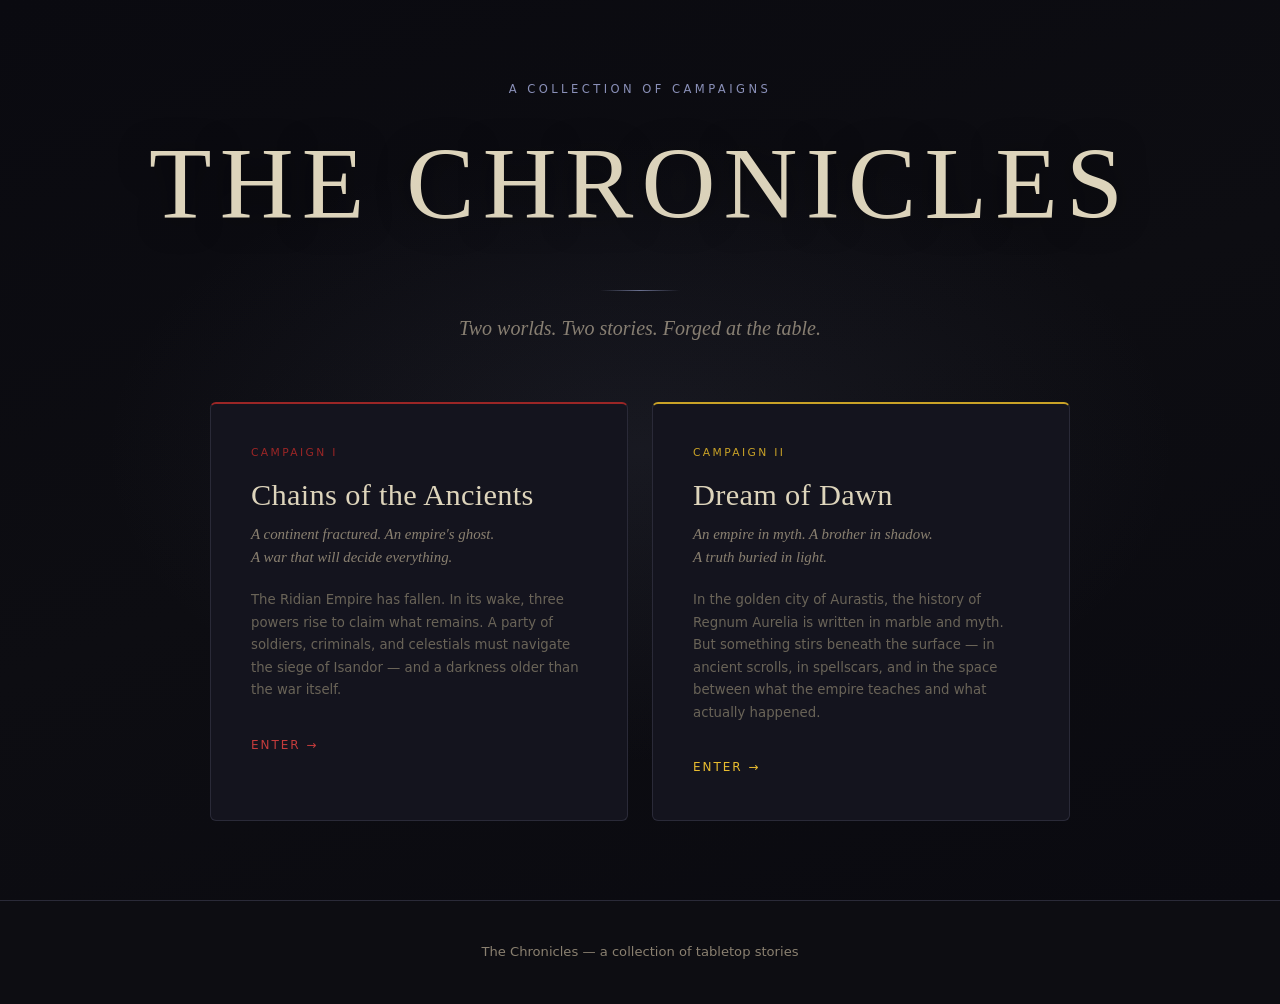
==== index.html @ 28c52398 "Add The Chronicles website with GitHub Pages deployment" ====
<!DOCTYPE html>
<html lang="en">
<head>
  <meta charset="UTF-8">
  <meta name="viewport" content="width=device-width, initial-scale=1.0">
  <title>The Chronicles</title>
  <link rel="stylesheet" href="style.css">
  <style>
    /* Index-specific overrides */
    body.hub .hero {
      min-height: 100vh;
      flex-direction: column;
      justify-content: center;
      gap: 0;
    }

    .hub-title {
      font-size: clamp(2.8rem, 8vw, 6.5rem);
      letter-spacing: 0.08em;
      text-transform: uppercase;
      color: #ddd4bb;
      margin-bottom: 0.5rem;
    }

    .hub-divider {
      width: 80px;
      height: 1px;
      background: linear-gradient(to right, transparent, #6a7090, transparent);
      margin: 1.25rem auto;
    }

    .hub-subtitle {
      font-family: Georgia, serif;
      font-style: italic;
      font-size: clamp(1rem, 2vw, 1.25rem);
      color: #8a8070;
      margin-bottom: 3.5rem;
    }

    .campaigns-wrapper {
      width: 100%;
      max-width: 860px;
      display: grid;
      grid-template-columns: 1fr 1fr;
      gap: 1.5rem;
    }

    .campaign-card {
      position: relative;
      display: block;
      background: #14141e;
      border: 1px solid #2a2a38;
      border-radius: 6px;
      padding: 2.5rem;
      text-align: left;
      overflow: hidden;
      transition: border-color 0.25s, transform 0.2s;
    }

    .campaign-card::after {
      content: '';
      position: absolute;
      inset: 0;
      opacity: 0;
      transition: opacity 0.3s;
    }

    .campaign-card:hover {
      transform: translateY(-3px);
      text-decoration: none;
    }

    .campaign-card:hover::after { opacity: 1; }

    .campaign-card.c-chains {
      border-top: 2px solid #9b2626;
    }
    .campaign-card.c-chains::after {
      background: radial-gradient(ellipse at 30% 0%, rgba(155,38,38,0.1) 0%, transparent 65%);
    }
    .campaign-card.c-chains:hover { border-color: #9b2626; }

    .campaign-card.c-dawn {
      border-top: 2px solid #c9a227;
    }
    .campaign-card.c-dawn::after {
      background: radial-gradient(ellipse at 70% 0%, rgba(201,162,39,0.09) 0%, transparent 65%);
    }
    .campaign-card.c-dawn:hover { border-color: #c9a227; }

    .card-tag {
      font-size: 0.67rem;
      letter-spacing: 0.22em;
      text-transform: uppercase;
      margin-bottom: 0.9rem;
      display: block;
      position: relative;
    }

    .c-chains .card-tag { color: #9b2626; }
    .c-dawn .card-tag { color: #c9a227; }

    .campaign-card h2 {
      font-family: Georgia, serif;
      font-weight: normal;
      font-size: clamp(1.4rem, 2.5vw, 1.9rem);
      color: #ddd4bb;
      margin-bottom: 0.6rem;
      position: relative;
      line-height: 1.2;
    }

    .card-tagline {
      font-family: Georgia, serif;
      font-style: italic;
      font-size: 0.93rem;
      color: #8a8070;
      margin-bottom: 1.25rem;
      line-height: 1.55;
      position: relative;
    }

    .card-details {
      font-size: 0.83rem;
      color: #6a6458;
      margin-bottom: 1.75rem;
      line-height: 1.7;
      position: relative;
    }

    .card-cta {
      font-size: 0.75rem;
      letter-spacing: 0.16em;
      text-transform: uppercase;
      position: relative;
    }

    .c-chains .card-cta { color: #c43c3c; }
    .c-dawn .card-cta { color: #e8bc30; }

    @media (max-width: 640px) {
      .campaigns-wrapper {
        grid-template-columns: 1fr;
      }
    }
  </style>
</head>
<body class="hub">

  <div class="hero">
    <span class="hero-eyebrow">A Collection of Campaigns</span>

    <h1 class="hub-title">The Chronicles</h1>

    <div class="hub-divider"></div>

    <p class="hub-subtitle">Two worlds. Two stories. Forged at the table.</p>

    <div class="campaigns-wrapper">

      <a class="campaign-card c-chains" href="chains.html">
        <span class="card-tag">Campaign I</span>
        <h2>Chains of the Ancients</h2>
        <p class="card-tagline">
          A continent fractured. An empire's ghost.<br>
          A war that will decide everything.
        </p>
        <p class="card-details">
          The Ridian Empire has fallen. In its wake, three powers rise to claim what remains.
          A party of soldiers, criminals, and celestials must navigate the siege of Isandor —
          and a darkness older than the war itself.
        </p>
        <span class="card-cta">Enter &rarr;</span>
      </a>

      <a class="campaign-card c-dawn" href="dawn.html">
        <span class="card-tag">Campaign II</span>
        <h2>Dream of Dawn</h2>
        <p class="card-tagline">
          An empire in myth. A brother in shadow.<br>
          A truth buried in light.
        </p>
        <p class="card-details">
          In the golden city of Aurastis, the history of Regnum Aurelia is written in marble
          and myth. But something stirs beneath the surface — in ancient scrolls, in spellscars,
          and in the space between what the empire teaches and what actually happened.
        </p>
        <span class="card-cta">Enter &rarr;</span>
      </a>

    </div>
  </div>

  <footer>
    <p>The Chronicles &mdash; a collection of tabletop stories</p>
  </footer>

</body>
</html>
---- style.css ----
/* ============================================================
   THE CHRONICLES — Shared Stylesheet
   ============================================================ */

/* 1. Variables & Reset */
:root {
  --bg:          #0d0d12;
  --bg-card:     #14141e;
  --bg-raised:   #1c1c28;
  --text:        #ddd4bb;
  --text-muted:  #8a8070;
  --border:      #2a2a38;
  --font-heading: Georgia, 'Palatino Linotype', Palatino, serif;
  --font-body:   'Segoe UI', system-ui, -apple-system, sans-serif;
  --radius:      6px;
  --max-width:   1100px;
  --section-pad: 5rem 1.5rem;
}

/* Campaign themes applied to <body> */
body.chains {
  --accent:       #9b2626;
  --accent-light: #c43c3c;
  --accent-dim:   rgba(155, 38, 38, 0.15);
  --accent-glow:  rgba(155, 38, 38, 0.4);
  --secondary:    #3a5a8a;
  --highlight:    #8ab0d8;
  --hero-gradient: linear-gradient(160deg, #0a0f1e 0%, #0d0d12 60%, #1a0a0a 100%);
}

body.dawn {
  --accent:       #c9a227;
  --accent-light: #e8bc30;
  --accent-dim:   rgba(201, 162, 39, 0.12);
  --accent-glow:  rgba(201, 162, 39, 0.4);
  --secondary:    #7a3090;
  --highlight:    #d4aaee;
  --hero-gradient: linear-gradient(160deg, #0d0a18 0%, #0d0d12 60%, #1a1400 100%);
}

body.hub {
  --accent:       #6a7090;
  --accent-light: #8a90b8;
  --accent-dim:   rgba(106, 112, 144, 0.12);
  --accent-glow:  rgba(106, 112, 144, 0.35);
  --hero-gradient: linear-gradient(160deg, #0a0a10 0%, #0d0d12 50%, #0a0a10 100%);
}

*, *::before, *::after {
  box-sizing: border-box;
  margin: 0;
  padding: 0;
}

html { scroll-behavior: smooth; }

body {
  background: var(--bg);
  color: var(--text);
  font-family: var(--font-body);
  font-size: 1rem;
  line-height: 1.75;
  min-height: 100vh;
}


/* 2. Typography */
h1, h2, h3, h4 {
  font-family: var(--font-heading);
  font-weight: normal;
  line-height: 1.2;
  letter-spacing: 0.01em;
}

h1 { font-size: clamp(2.4rem, 6vw, 4.8rem); }
h2 { font-size: clamp(1.7rem, 3.5vw, 2.5rem); }
h3 { font-size: clamp(1.15rem, 2vw, 1.5rem); }
h4 { font-size: 1.05rem; letter-spacing: 0.05em; }

p { margin-bottom: 1em; }
p:last-child { margin-bottom: 0; }

a { color: var(--accent-light); text-decoration: none; transition: opacity 0.15s; }
a:hover { opacity: 0.8; text-decoration: underline; }

em { font-style: italic; color: var(--text); }
strong { font-weight: 600; color: var(--text); }

.label {
  font-size: 0.72rem;
  letter-spacing: 0.18em;
  text-transform: uppercase;
  color: var(--text-muted);
  font-family: var(--font-body);
}


/* 3. Layout */
.container {
  max-width: var(--max-width);
  margin: 0 auto;
  padding: 0 1.5rem;
}

.grid-2 {
  display: grid;
  grid-template-columns: 1fr 1fr;
  gap: 1.5rem;
}

.grid-3 {
  display: grid;
  grid-template-columns: repeat(3, 1fr);
  gap: 1.5rem;
}

.grid-auto {
  display: grid;
  grid-template-columns: repeat(auto-fill, minmax(300px, 1fr));
  gap: 1.5rem;
}

section {
  padding: var(--section-pad);
}

section:nth-child(even) {
  background: var(--bg-card);
}

.section-header {
  text-align: center;
  margin-bottom: 3rem;
}

.section-header h2 {
  color: var(--text);
  margin-bottom: 0.5rem;
}

.section-header .label {
  margin-bottom: 0.75rem;
}

.section-header p {
  max-width: 600px;
  margin: 0 auto;
  color: var(--text-muted);
}

.divider {
  width: 60px;
  height: 2px;
  background: var(--accent);
  margin: 1rem auto;
}


/* 4. Navigation */
.site-nav {
  position: sticky;
  top: 0;
  z-index: 100;
  background: rgba(13, 13, 18, 0.95);
  border-bottom: 1px solid var(--border);
  backdrop-filter: blur(8px);
  padding: 0.85rem 1.5rem;
}

.site-nav .nav-inner {
  max-width: var(--max-width);
  margin: 0 auto;
  display: flex;
  align-items: center;
  gap: 2rem;
  flex-wrap: wrap;
}

.nav-back {
  color: var(--text-muted);
  font-size: 0.88rem;
  white-space: nowrap;
  transition: color 0.15s;
}

.nav-back:hover { color: var(--text); text-decoration: none; }

.nav-title {
  font-family: var(--font-heading);
  font-size: 1rem;
  color: var(--accent-light);
  flex: 1;
}

.nav-links {
  display: flex;
  gap: 1.5rem;
  list-style: none;
  flex-wrap: wrap;
}

.nav-links a {
  font-size: 0.85rem;
  color: var(--text-muted);
  transition: color 0.15s;
}

.nav-links a:hover { color: var(--text); text-decoration: none; }


/* 5. Hero Sections */
.hero {
  min-height: 100vh;
  display: flex;
  flex-direction: column;
  align-items: center;
  justify-content: center;
  text-align: center;
  padding: 4rem 1.5rem;
  background: var(--hero-gradient);
  position: relative;
  overflow: hidden;
}

.hero::before {
  content: '';
  position: absolute;
  inset: 0;
  background:
    radial-gradient(ellipse 60% 50% at 50% 50%, var(--accent-dim) 0%, transparent 70%);
  pointer-events: none;
}

.campaign-hero {
  min-height: 80vh;
  display: flex;
  flex-direction: column;
  align-items: center;
  justify-content: center;
  text-align: center;
  padding: 6rem 1.5rem 4rem;
  background: var(--hero-gradient);
  position: relative;
  overflow: hidden;
}

.campaign-hero::before {
  content: '';
  position: absolute;
  inset: 0;
  background:
    radial-gradient(ellipse 70% 60% at 50% 50%, var(--accent-dim) 0%, transparent 65%);
  pointer-events: none;
}

.hero-eyebrow {
  font-size: 0.72rem;
  letter-spacing: 0.3em;
  text-transform: uppercase;
  color: var(--accent-light);
  margin-bottom: 1.5rem;
}

.hero h1 {
  color: var(--text);
  margin-bottom: 1.5rem;
  text-shadow: 0 2px 30px rgba(0,0,0,0.5);
}

.hero-tagline {
  font-family: var(--font-heading);
  font-size: clamp(1rem, 2.5vw, 1.4rem);
  color: var(--text-muted);
  font-style: italic;
  max-width: 600px;
  margin-bottom: 1rem;
}

.hero-desc {
  font-size: 0.95rem;
  color: var(--text-muted);
  max-width: 500px;
  line-height: 1.7;
}

.hero-scroll-hint {
  position: absolute;
  bottom: 2rem;
  left: 50%;
  transform: translateX(-50%);
  font-size: 0.75rem;
  letter-spacing: 0.15em;
  text-transform: uppercase;
  color: var(--text-muted);
}


/* 6. Campaign Cards (Index page) */
.campaigns-grid {
  display: grid;
  grid-template-columns: 1fr 1fr;
  gap: 2px;
  margin-top: 3rem;
  width: 100%;
  max-width: 900px;
}

.campaign-card {
  display: block;
  position: relative;
  padding: 3rem 2.5rem;
  background: var(--bg-card);
  border: 1px solid var(--border);
  text-align: left;
  transition: border-color 0.2s, transform 0.2s;
  overflow: hidden;
}

.campaign-card::before {
  content: '';
  position: absolute;
  inset: 0;
  opacity: 0;
  transition: opacity 0.3s;
}

.campaign-card.chains-card {
  border-top: 3px solid #9b2626;
}
.campaign-card.chains-card::before {
  background: radial-gradient(ellipse at 30% 30%, rgba(155,38,38,0.12) 0%, transparent 70%);
}

.campaign-card.dawn-card {
  border-top: 3px solid #c9a227;
}
.campaign-card.dawn-card::before {
  background: radial-gradient(ellipse at 70% 30%, rgba(201,162,39,0.1) 0%, transparent 70%);
}

.campaign-card:hover {
  text-decoration: none;
  transform: translateY(-2px);
}

.campaign-card:hover::before { opacity: 1; }

.card-label {
  font-size: 0.68rem;
  letter-spacing: 0.22em;
  text-transform: uppercase;
  margin-bottom: 0.75rem;
  display: block;
}

.chains-card .card-label { color: #9b2626; }
.dawn-card .card-label { color: #c9a227; }

.campaign-card h2 {
  font-size: clamp(1.4rem, 3vw, 2rem);
  color: var(--text);
  margin-bottom: 0.75rem;
}

.campaign-card .tagline {
  font-family: var(--font-heading);
  font-style: italic;
  color: var(--text-muted);
  font-size: 0.95rem;
  margin-bottom: 1.25rem;
  line-height: 1.5;
}

.campaign-card .card-meta {
  font-size: 0.82rem;
  color: var(--text-muted);
  margin-bottom: 1.5rem;
  line-height: 1.6;
}

.card-enter {
  display: inline-block;
  font-size: 0.8rem;
  letter-spacing: 0.12em;
  text-transform: uppercase;
}

.chains-card .card-enter { color: #c43c3c; }
.dawn-card .card-enter { color: #e8bc30; }


/* 7. Info Cards */
.info-card {
  background: var(--bg-card);
  border: 1px solid var(--border);
  border-left: 3px solid var(--accent);
  border-radius: var(--radius);
  padding: 1.5rem;
}

.info-card h3 {
  color: var(--accent-light);
  margin-bottom: 0.35rem;
}

.info-card .subtitle {
  font-size: 0.82rem;
  color: var(--text-muted);
  margin-bottom: 0.75rem;
  font-style: italic;
}

.info-card p {
  font-size: 0.92rem;
  color: var(--text);
  margin-bottom: 0;
}


/* 8. Character Cards */
.character-card {
  background: var(--bg-card);
  border: 1px solid var(--border);
  border-radius: var(--radius);
  overflow: hidden;
  transition: border-color 0.2s;
}

.character-card:hover {
  border-color: var(--accent);
}

.char-header {
  padding: 1.5rem;
  border-bottom: 1px solid var(--border);
  position: relative;
}

.char-header::before {
  content: '';
  position: absolute;
  inset: 0;
  background: var(--accent-dim);
  opacity: 0;
  transition: opacity 0.2s;
}

.character-card:hover .char-header::before { opacity: 1; }

.char-header h3 {
  color: var(--text);
  margin-bottom: 0.2rem;
  position: relative;
}

.char-role {
  font-size: 0.78rem;
  color: var(--accent-light);
  letter-spacing: 0.1em;
  text-transform: uppercase;
  position: relative;
}

.char-body {
  padding: 1.25rem 1.5rem;
  font-size: 0.91rem;
  color: var(--text-muted);
  line-height: 1.7;
}

.char-body p { color: var(--text-muted); }

/* Expand/collapse for backstory */
.char-card details {
  border-top: 1px solid var(--border);
}

.char-card details summary {
  padding: 0.75rem 1.5rem;
  font-size: 0.78rem;
  letter-spacing: 0.12em;
  text-transform: uppercase;
  color: var(--text-muted);
  cursor: pointer;
  list-style: none;
  user-select: none;
  transition: color 0.15s;
}

.char-card details summary::-webkit-details-marker { display: none; }
.char-card details summary:hover { color: var(--accent-light); }
.char-card details summary::after { content: ' ↓'; }
.char-card details[open] summary::after { content: ' ↑'; }

.char-card details .backstory-text {
  padding: 0 1.5rem 1.25rem;
  font-size: 0.88rem;
  color: var(--text-muted);
  line-height: 1.75;
  border-top: 1px solid var(--border);
}


/* 9. Faction Cards */
.faction-card {
  background: var(--bg-card);
  border: 1px solid var(--border);
  border-radius: var(--radius);
  padding: 1.75rem;
}

.faction-card .faction-name {
  font-family: var(--font-heading);
  font-size: 1.25rem;
  color: var(--text);
  margin-bottom: 0.25rem;
}

.faction-card .faction-side {
  font-size: 0.75rem;
  letter-spacing: 0.14em;
  text-transform: uppercase;
  color: var(--accent-light);
  margin-bottom: 0.85rem;
}

.faction-card p {
  font-size: 0.91rem;
  color: var(--text-muted);
  margin-bottom: 0.75rem;
}

.faction-card .faction-members {
  font-size: 0.83rem;
  color: var(--text-muted);
  border-top: 1px solid var(--border);
  padding-top: 0.75rem;
  margin-top: 0.75rem;
}

.faction-card .faction-members strong {
  color: var(--text);
}


/* 10. Timeline (DoD History) */
.timeline {
  position: relative;
  padding-left: 2rem;
  max-width: 750px;
  margin: 0 auto;
}

.timeline::before {
  content: '';
  position: absolute;
  left: 0;
  top: 0;
  bottom: 0;
  width: 2px;
  background: linear-gradient(to bottom, var(--accent), transparent);
}

.timeline-entry {
  position: relative;
  margin-bottom: 2.5rem;
}

.timeline-entry::before {
  content: '';
  position: absolute;
  left: -2.45rem;
  top: 0.35rem;
  width: 10px;
  height: 10px;
  border-radius: 50%;
  background: var(--accent);
  border: 2px solid var(--bg);
  box-shadow: 0 0 8px var(--accent-glow);
}

.timeline-era {
  font-size: 0.72rem;
  letter-spacing: 0.2em;
  text-transform: uppercase;
  color: var(--accent-light);
  margin-bottom: 0.3rem;
}

.timeline-entry h3 {
  color: var(--text);
  margin-bottom: 0.5rem;
}

.timeline-entry p {
  font-size: 0.91rem;
  color: var(--text-muted);
}


/* 11. Epilogue Cards */
.epilogue-card {
  background: var(--bg-card);
  border: 1px solid var(--border);
  border-radius: var(--radius);
  overflow: hidden;
}

.epilogue-card .epi-header {
  padding: 1.25rem 1.5rem;
  border-bottom: 1px solid var(--border);
  background: var(--accent-dim);
}

.epilogue-card .epi-header h3 {
  color: var(--accent-light);
  margin-bottom: 0.1rem;
}

.epilogue-card .epi-header .epi-title {
  font-size: 0.83rem;
  font-style: italic;
  color: var(--text-muted);
}

.epilogue-card details summary {
  padding: 1rem 1.5rem;
  font-size: 0.82rem;
  color: var(--text-muted);
  cursor: pointer;
  list-style: none;
  user-select: none;
  transition: color 0.15s;
}

.epilogue-card details summary::-webkit-details-marker { display: none; }
.epilogue-card details summary:hover { color: var(--accent-light); }
.epilogue-card details summary::after { content: '  Read epilogue ↓'; }
.epilogue-card details[open] summary::after { content: '  Collapse ↑'; }

.epilogue-card .epi-text {
  padding: 0 1.5rem 1.5rem;
  font-size: 0.9rem;
  color: var(--text-muted);
  line-height: 1.8;
  border-top: 1px solid var(--border);
}

.epilogue-card .epi-text p { margin-bottom: 0.85em; }


/* 12. NPC / Key Figure Cards */
.npc-card {
  background: var(--bg-card);
  border: 1px solid var(--border);
  border-radius: var(--radius);
  padding: 1.25rem 1.5rem;
}

.npc-card h4 {
  color: var(--text);
  margin-bottom: 0.15rem;
}

.npc-card .npc-title {
  font-size: 0.78rem;
  color: var(--accent-light);
  letter-spacing: 0.08em;
  text-transform: uppercase;
  margin-bottom: 0.6rem;
}

.npc-card p {
  font-size: 0.88rem;
  color: var(--text-muted);
}

.npc-grid {
  display: grid;
  grid-template-columns: repeat(auto-fill, minmax(260px, 1fr));
  gap: 1rem;
}


/* 13. Pull Quotes */
.pull-quote {
  border-left: 3px solid var(--accent);
  padding: 1rem 1.5rem;
  margin: 1.5rem 0;
  font-family: var(--font-heading);
  font-style: italic;
  font-size: 1.05rem;
  color: var(--text-muted);
  background: var(--accent-dim);
  border-radius: 0 var(--radius) var(--radius) 0;
}

.pull-quote cite {
  display: block;
  font-size: 0.78rem;
  font-style: normal;
  letter-spacing: 0.1em;
  text-transform: uppercase;
  color: var(--text-muted);
  margin-top: 0.5rem;
}


/* 14. Myth vs. Truth Boxes */
.myth-truth {
  display: grid;
  grid-template-columns: 1fr 1fr;
  gap: 1.5rem;
  margin: 2rem 0;
}

.myth-box, .truth-box {
  padding: 1.5rem;
  border-radius: var(--radius);
  font-size: 0.9rem;
}

.myth-box {
  background: rgba(201, 162, 39, 0.08);
  border: 1px solid rgba(201, 162, 39, 0.25);
}

.truth-box {
  background: rgba(122, 48, 144, 0.08);
  border: 1px solid rgba(122, 48, 144, 0.3);
}

.myth-box .box-label { color: #c9a227; }
.truth-box .box-label { color: #9a4ab0; }

.box-label {
  font-size: 0.7rem;
  letter-spacing: 0.2em;
  text-transform: uppercase;
  margin-bottom: 0.75rem;
  display: block;
}

.myth-box p, .truth-box p {
  color: var(--text-muted);
}


/* 15. Footer */
footer {
  padding: 2.5rem 1.5rem;
  border-top: 1px solid var(--border);
  text-align: center;
}

footer p {
  font-size: 0.82rem;
  color: var(--text-muted);
}

footer a { color: var(--text-muted); }
footer a:hover { color: var(--text); }


/* 16. Utility */
.text-accent { color: var(--accent-light); }
.text-muted { color: var(--text-muted); }
.italic { font-style: italic; }
.mt-1 { margin-top: 0.75rem; }
.mt-2 { margin-top: 1.5rem; }
.mb-2 { margin-bottom: 1.5rem; }
.text-center { text-align: center; }


/* 17. Responsive */
@media (max-width: 768px) {
  :root { --section-pad: 3.5rem 1.25rem; }

  .campaigns-grid { grid-template-columns: 1fr; gap: 1px; }
  .grid-2 { grid-template-columns: 1fr; }
  .grid-3 { grid-template-columns: 1fr; }
  .myth-truth { grid-template-columns: 1fr; }

  .site-nav .nav-inner { gap: 1rem; }
  .nav-links { gap: 1rem; }

  .hero { min-height: auto; padding: 5rem 1.25rem 4rem; }
  .campaign-hero { min-height: auto; padding: 5rem 1.25rem 3rem; }

  .campaign-card { padding: 2rem 1.5rem; }
}

@media (max-width: 480px) {
  :root { --section-pad: 2.5rem 1rem; }
  .nav-links { display: none; }
  .npc-grid { grid-template-columns: 1fr; }
}
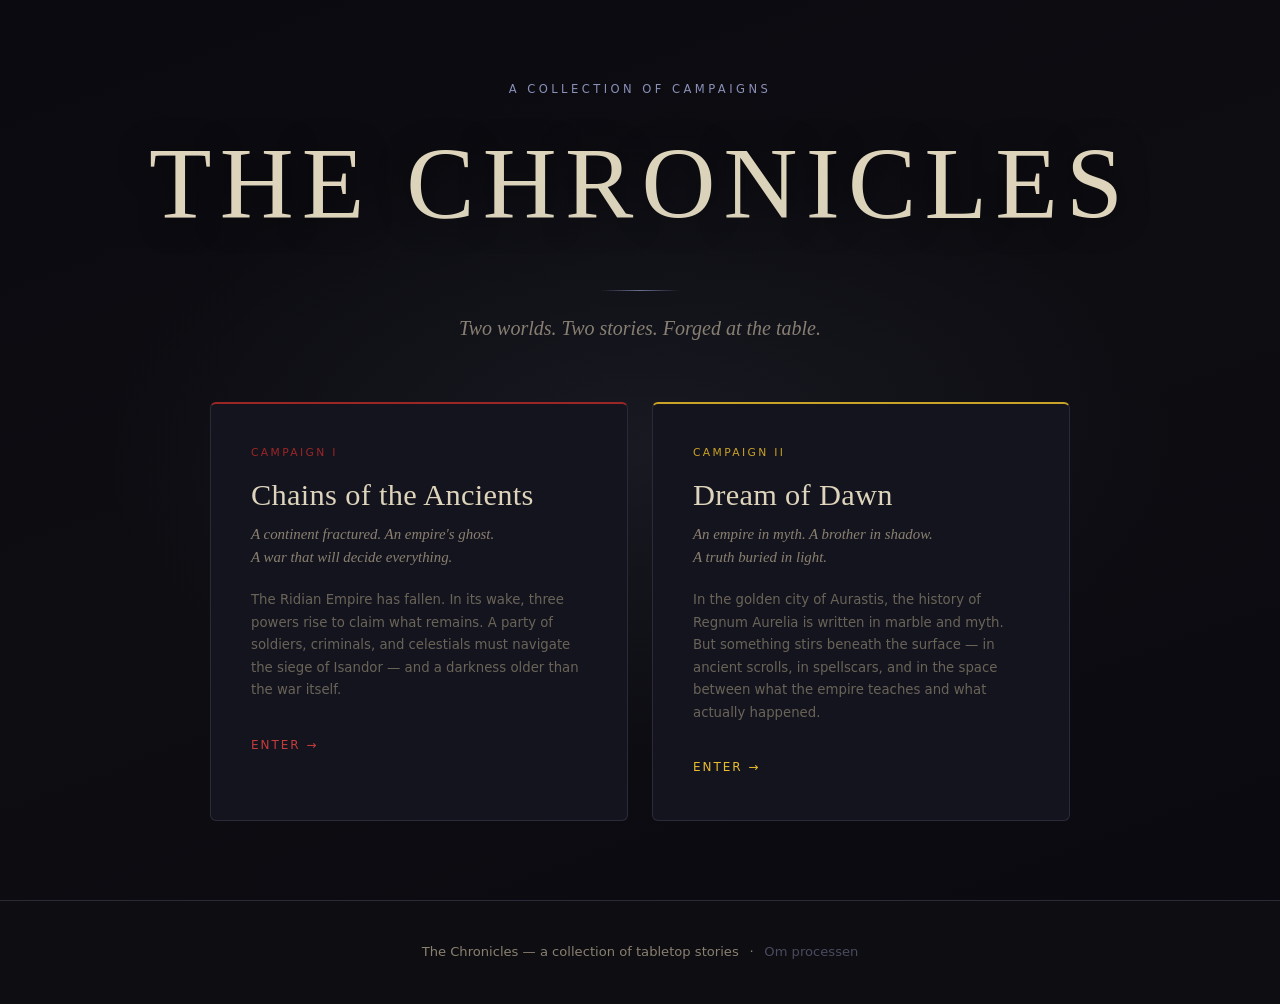
==== commit b966465e: "Add process page and discreet footer links" ====
--- a/index.html
+++ b/index.html
@@ -192,7 +192,7 @@
   </div>
 
   <footer>
-    <p>The Chronicles &mdash; a collection of tabletop stories</p>
+    <p>The Chronicles &mdash; a collection of tabletop stories &ensp;&middot;&ensp; <a href="process.html" style="color: #4a4a60;">Om processen</a></p>
   </footer>
 
 </body>
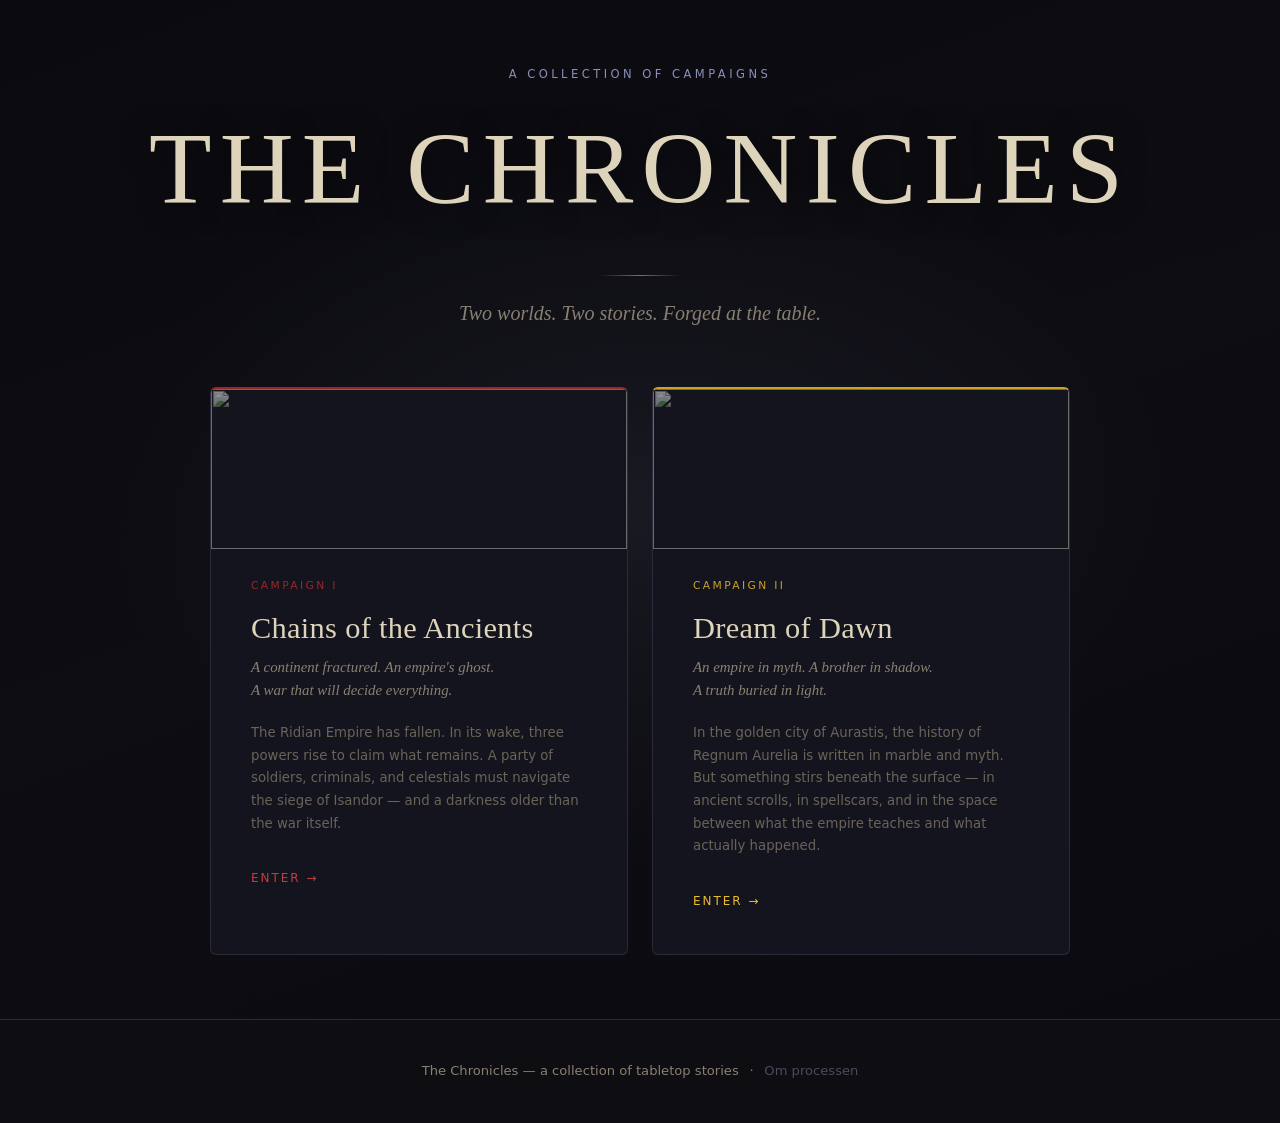
==== commit b3b05498: "Add images and cross-links across all pages - Add public domain paintings as hero backgrounds and se" ====
--- a/index.html
+++ b/index.html
@@ -147,7 +147,7 @@
 </head>
 <body class="hub">
 
-  <div class="hero">
+  <div class="hero" style="background-image: var(--hero-gradient), url('https://upload.wikimedia.org/wikipedia/commons/6/6b/Lucas_van_Valckenborch_-_The_Tower_of_Babel.jpg'); background-size: auto, cover; background-position: center, center 40%;">
     <span class="hero-eyebrow">A Collection of Campaigns</span>
 
     <h1 class="hub-title">The Chronicles</h1>
@@ -159,6 +159,9 @@
     <div class="campaigns-wrapper">
 
       <a class="campaign-card c-chains" href="chains.html">
+        <div class="card-image">
+          <img src="https://upload.wikimedia.org/wikipedia/commons/c/c4/Jan_Brueghel_the_Elder_-_Das_brennende_Troja.JPG" alt="">
+        </div>
         <span class="card-tag">Campaign I</span>
         <h2>Chains of the Ancients</h2>
         <p class="card-tagline">
@@ -174,6 +177,9 @@
       </a>
 
       <a class="campaign-card c-dawn" href="dawn.html">
+        <div class="card-image">
+          <img src="https://upload.wikimedia.org/wikipedia/commons/c/cc/Albert_Rieger_Forum_Romanum.jpg" alt="">
+        </div>
         <span class="card-tag">Campaign II</span>
         <h2>Dream of Dawn</h2>
         <p class="card-tagline">
--- a/style.css
+++ b/style.css
@@ -25,7 +25,7 @@
   --accent-glow:  rgba(155, 38, 38, 0.4);
   --secondary:    #3a5a8a;
   --highlight:    #8ab0d8;
-  --hero-gradient: linear-gradient(160deg, #0a0f1e 0%, #0d0d12 60%, #1a0a0a 100%);
+  --hero-gradient: linear-gradient(160deg, rgba(10,15,30,0.88) 0%, rgba(13,13,18,0.72) 55%, rgba(26,10,10,0.88) 100%);
 }
 
 body.dawn {
@@ -35,7 +35,7 @@
   --accent-glow:  rgba(201, 162, 39, 0.4);
   --secondary:    #7a3090;
   --highlight:    #d4aaee;
-  --hero-gradient: linear-gradient(160deg, #0d0a18 0%, #0d0d12 60%, #1a1400 100%);
+  --hero-gradient: linear-gradient(160deg, rgba(13,10,24,0.88) 0%, rgba(13,13,18,0.72) 55%, rgba(26,20,0,0.88) 100%);
 }
 
 body.hub {
@@ -43,7 +43,7 @@
   --accent-light: #8a90b8;
   --accent-dim:   rgba(106, 112, 144, 0.12);
   --accent-glow:  rgba(106, 112, 144, 0.35);
-  --hero-gradient: linear-gradient(160deg, #0a0a10 0%, #0d0d12 50%, #0a0a10 100%);
+  --hero-gradient: linear-gradient(160deg, rgba(10,10,16,0.92) 0%, rgba(13,13,18,0.80) 50%, rgba(10,10,16,0.92) 100%);
 }
 
 *, *::before, *::after {
@@ -795,3 +795,66 @@
   .nav-links { display: none; }
   .npc-grid { grid-template-columns: 1fr; }
 }
+
+
+/* Image components */
+.art-panel {
+  width: 100%;
+  margin: 2.5rem 0;
+  border-radius: var(--radius);
+  border: 1px solid var(--border);
+  overflow: hidden;
+  position: relative;
+}
+
+.art-panel img {
+  width: 100%;
+  height: 320px;
+  object-fit: cover;
+  object-position: center 35%;
+  display: block;
+  filter: brightness(0.7) saturate(0.75);
+}
+
+.art-panel figcaption {
+  position: absolute;
+  bottom: 0.5rem;
+  right: 0.75rem;
+  font-size: 0.62rem;
+  color: rgba(221,212,187,0.45);
+  font-style: italic;
+  pointer-events: none;
+}
+
+.card-image {
+  margin: -2.5rem -2.5rem 1.75rem;
+  height: 160px;
+  overflow: hidden;
+}
+
+.card-image img {
+  width: 100%;
+  height: 100%;
+  object-fit: cover;
+  object-position: center 40%;
+  display: block;
+  filter: brightness(0.55) saturate(0.7);
+  transition: filter 0.35s;
+}
+
+.campaign-card:hover .card-image img {
+  filter: brightness(0.65) saturate(0.85);
+}
+
+/* Subtle cross-reference links within body text */
+a.xref {
+  color: inherit;
+  border-bottom: 1px dotted var(--text-muted);
+  transition: color 0.15s, border-color 0.15s;
+}
+a.xref:hover {
+  color: var(--accent-light);
+  border-color: var(--accent-light);
+  text-decoration: none;
+  opacity: 1;
+}
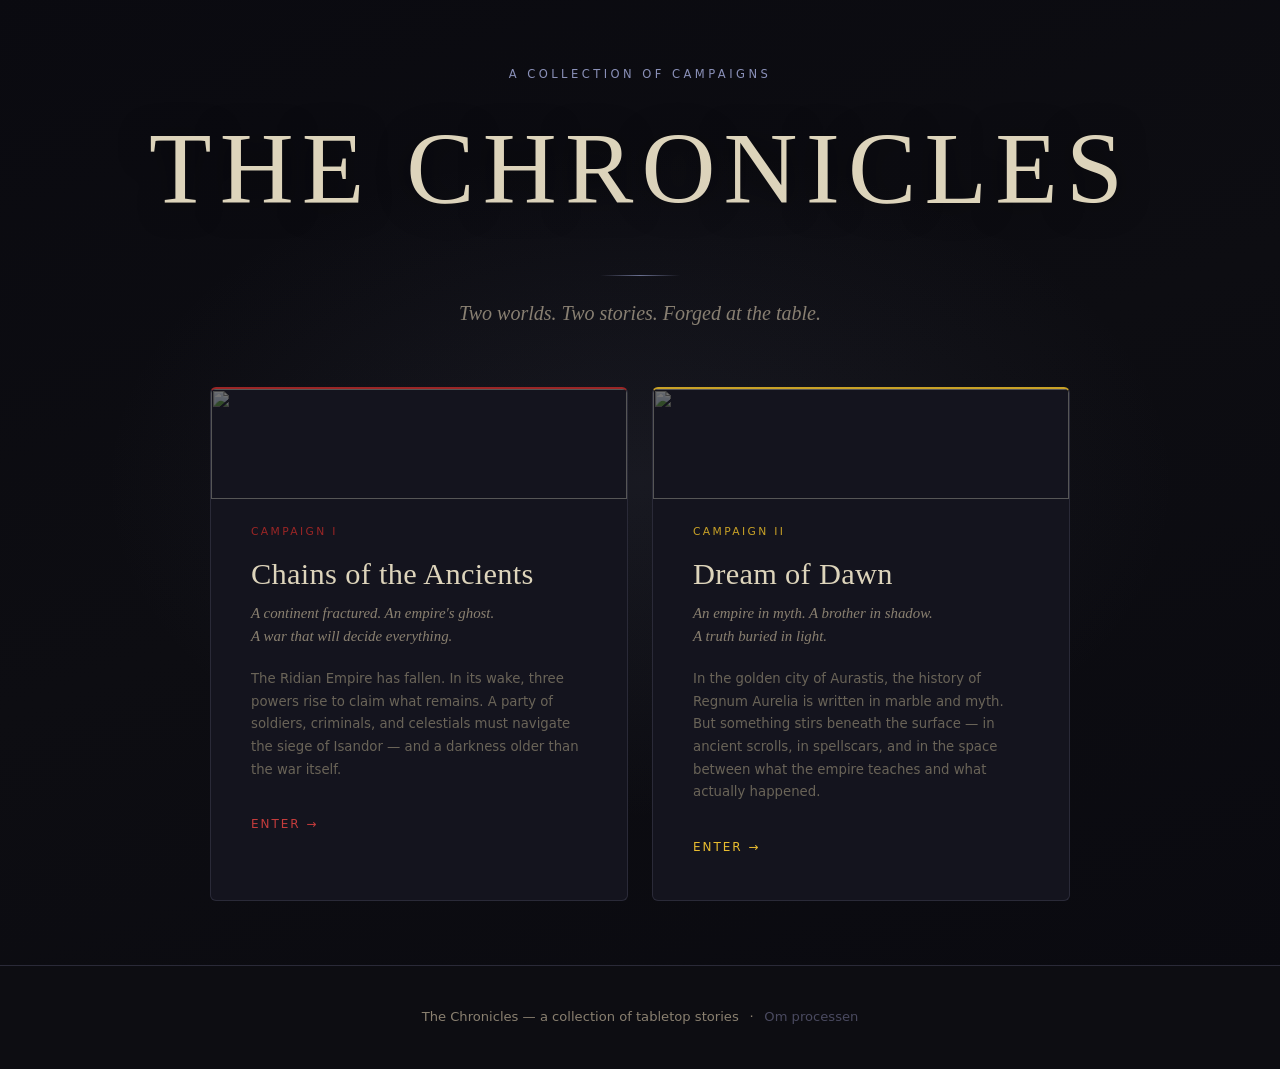
==== commit 380839fe: "Tighten image sizing: smaller card images, art panels, and darker hub gradient - card-image height 1" ====
--- a/index.html
+++ b/index.html
@@ -147,7 +147,7 @@
 </head>
 <body class="hub">
 
-  <div class="hero" style="background-image: var(--hero-gradient), url('https://upload.wikimedia.org/wikipedia/commons/6/6b/Lucas_van_Valckenborch_-_The_Tower_of_Babel.jpg'); background-size: auto, cover; background-position: center, center 40%;">
+  <div class="hero" style="background-image: var(--hero-gradient), url('https://upload.wikimedia.org/wikipedia/commons/6/6b/Lucas_van_Valckenborch_-_The_Tower_of_Babel.jpg'); background-size: cover, cover; background-position: center, center 40%;">
     <span class="hero-eyebrow">A Collection of Campaigns</span>
 
     <h1 class="hub-title">The Chronicles</h1>
--- a/style.css
+++ b/style.css
@@ -43,7 +43,7 @@
   --accent-light: #8a90b8;
   --accent-dim:   rgba(106, 112, 144, 0.12);
   --accent-glow:  rgba(106, 112, 144, 0.35);
-  --hero-gradient: linear-gradient(160deg, rgba(10,10,16,0.92) 0%, rgba(13,13,18,0.80) 50%, rgba(10,10,16,0.92) 100%);
+  --hero-gradient: linear-gradient(160deg, rgba(10,10,16,0.97) 0%, rgba(13,13,18,0.93) 50%, rgba(10,10,16,0.97) 100%);
 }
 
 *, *::before, *::after {
@@ -790,10 +790,16 @@
   .campaign-card { padding: 2rem 1.5rem; }
 }
 
+@media (max-width: 768px) {
+  .art-panel img { height: 160px; }
+  .card-image { height: 80px; }
+}
+
 @media (max-width: 480px) {
   :root { --section-pad: 2.5rem 1rem; }
   .nav-links { display: none; }
   .npc-grid { grid-template-columns: 1fr; }
+  .art-panel img { height: 120px; }
 }
 
 
@@ -809,11 +815,11 @@
 
 .art-panel img {
   width: 100%;
-  height: 320px;
+  height: 240px;
   object-fit: cover;
   object-position: center 35%;
   display: block;
-  filter: brightness(0.7) saturate(0.75);
+  filter: brightness(0.65) saturate(0.7);
 }
 
 .art-panel figcaption {
@@ -827,8 +833,8 @@
 }
 
 .card-image {
-  margin: -2.5rem -2.5rem 1.75rem;
-  height: 160px;
+  margin: -2.5rem -2.5rem 1.5rem;
+  height: 110px;
   overflow: hidden;
 }
 
@@ -838,12 +844,12 @@
   object-fit: cover;
   object-position: center 40%;
   display: block;
-  filter: brightness(0.55) saturate(0.7);
+  filter: brightness(0.45) saturate(0.65);
   transition: filter 0.35s;
 }
 
 .campaign-card:hover .card-image img {
-  filter: brightness(0.65) saturate(0.85);
+  filter: brightness(0.55) saturate(0.8);
 }
 
 /* Subtle cross-reference links within body text */
